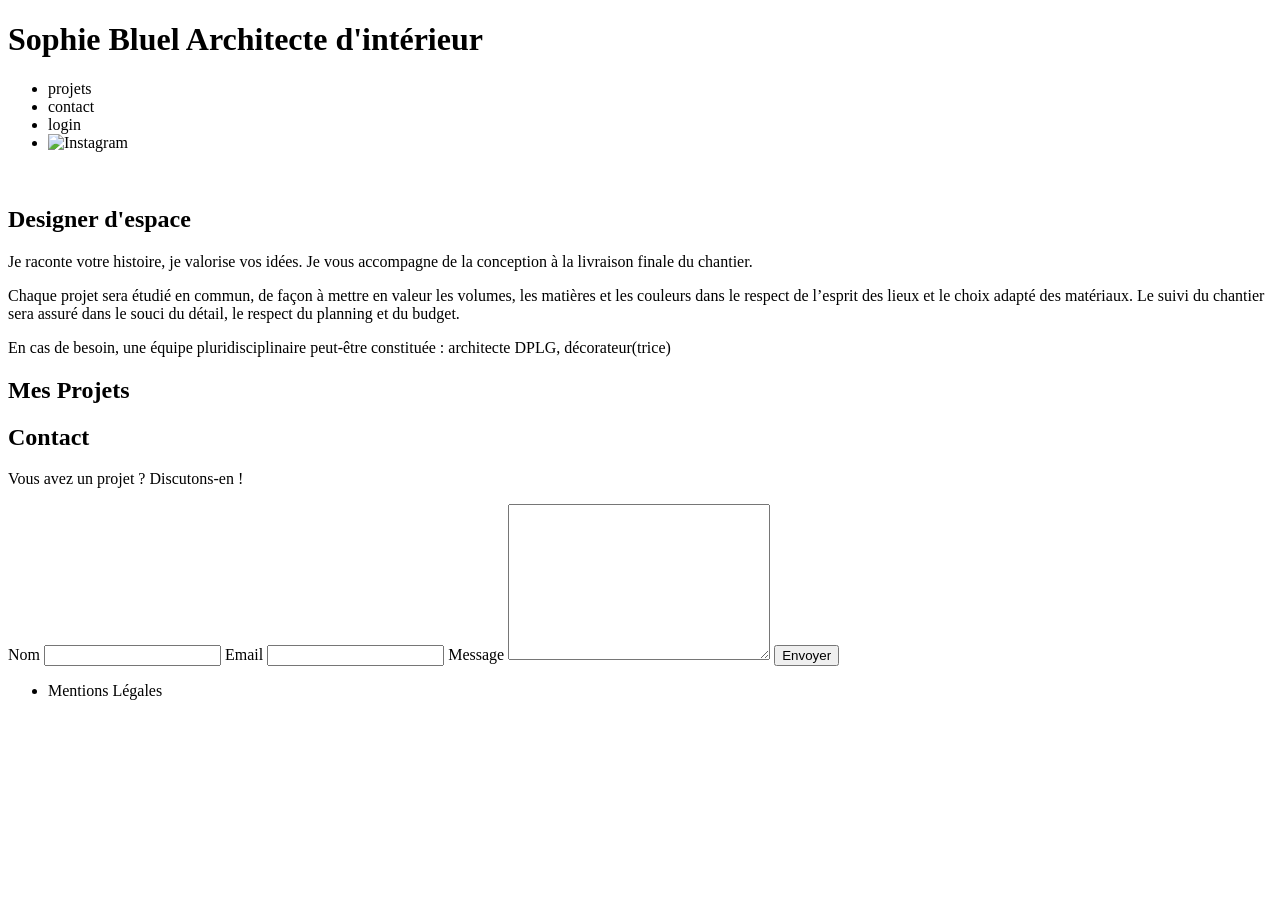
==== FrontEnd/index.html @ 356d71df "feat: display works" ====
<!DOCTYPE html>
<html lang="fr">
  <head>
    <meta charset="UTF-8" />
    <title>Sophie Bluel - Architecte d'intérieur</title>
    <meta name="viewport" content="width=device-width, initial-scale=1.0" />
    <link rel="preconnect" href="https://fonts.googleapis.com" />
    <link rel="preconnect" href="https://fonts.gstatic.com" crossorigin />
    <link
      href="https://fonts.googleapis.com/css2?family=Syne:wght@700;800&family=Work+Sans&display=swap"
      rel="stylesheet"
    />
    <meta name="description" content="" />
    <link rel="stylesheet" href="./assets/style.css" />
    <script type="module" src="./js/index.js" defer></script>
  </head>
  <body>
    <header>
      <h1>Sophie Bluel <span>Architecte d'intérieur</span></h1>
      <nav>
        <ul>
          <li>projets</li>
          <li>contact</li>
          <li>login</li>
          <li><img src="./assets/icons/instagram.png" alt="Instagram" /></li>
        </ul>
      </nav>
    </header>
    <main>
      <section id="introduction">
        <figure>
          <img src="./assets/images/sophie-bluel.png" alt="" />
        </figure>
        <article>
          <h2>Designer d'espace</h2>
          <p>
            Je raconte votre histoire, je valorise vos idées. Je vous accompagne
            de la conception à la livraison finale du chantier.
          </p>
          <p>
            Chaque projet sera étudié en commun, de façon à mettre en valeur les
            volumes, les matières et les couleurs dans le respect de l’esprit
            des lieux et le choix adapté des matériaux. Le suivi du chantier
            sera assuré dans le souci du détail, le respect du planning et du
            budget.
          </p>
          <p>
            En cas de besoin, une équipe pluridisciplinaire peut-être constituée
            : architecte DPLG, décorateur(trice)
          </p>
        </article>
      </section>
      <section id="portfolio">
        <h2>Mes Projets</h2>
        <div class="gallery"></div>
      </section>
      <section id="contact">
        <h2>Contact</h2>
        <p>Vous avez un projet ? Discutons-en !</p>
        <form action="#" method="post">
          <label for="name">Nom</label>
          <input type="text" name="name" id="name" />
          <label for="email">Email</label>
          <input type="email" name="email" id="email" />
          <label for="message">Message</label>
          <textarea name="message" id="message" cols="30" rows="10"></textarea>
          <input type="submit" value="Envoyer" />
        </form>
      </section>
    </main>

    <footer>
      <nav>
        <ul>
          <li>Mentions Légales</li>
        </ul>
      </nav>
    </footer>
  </body>
</html>
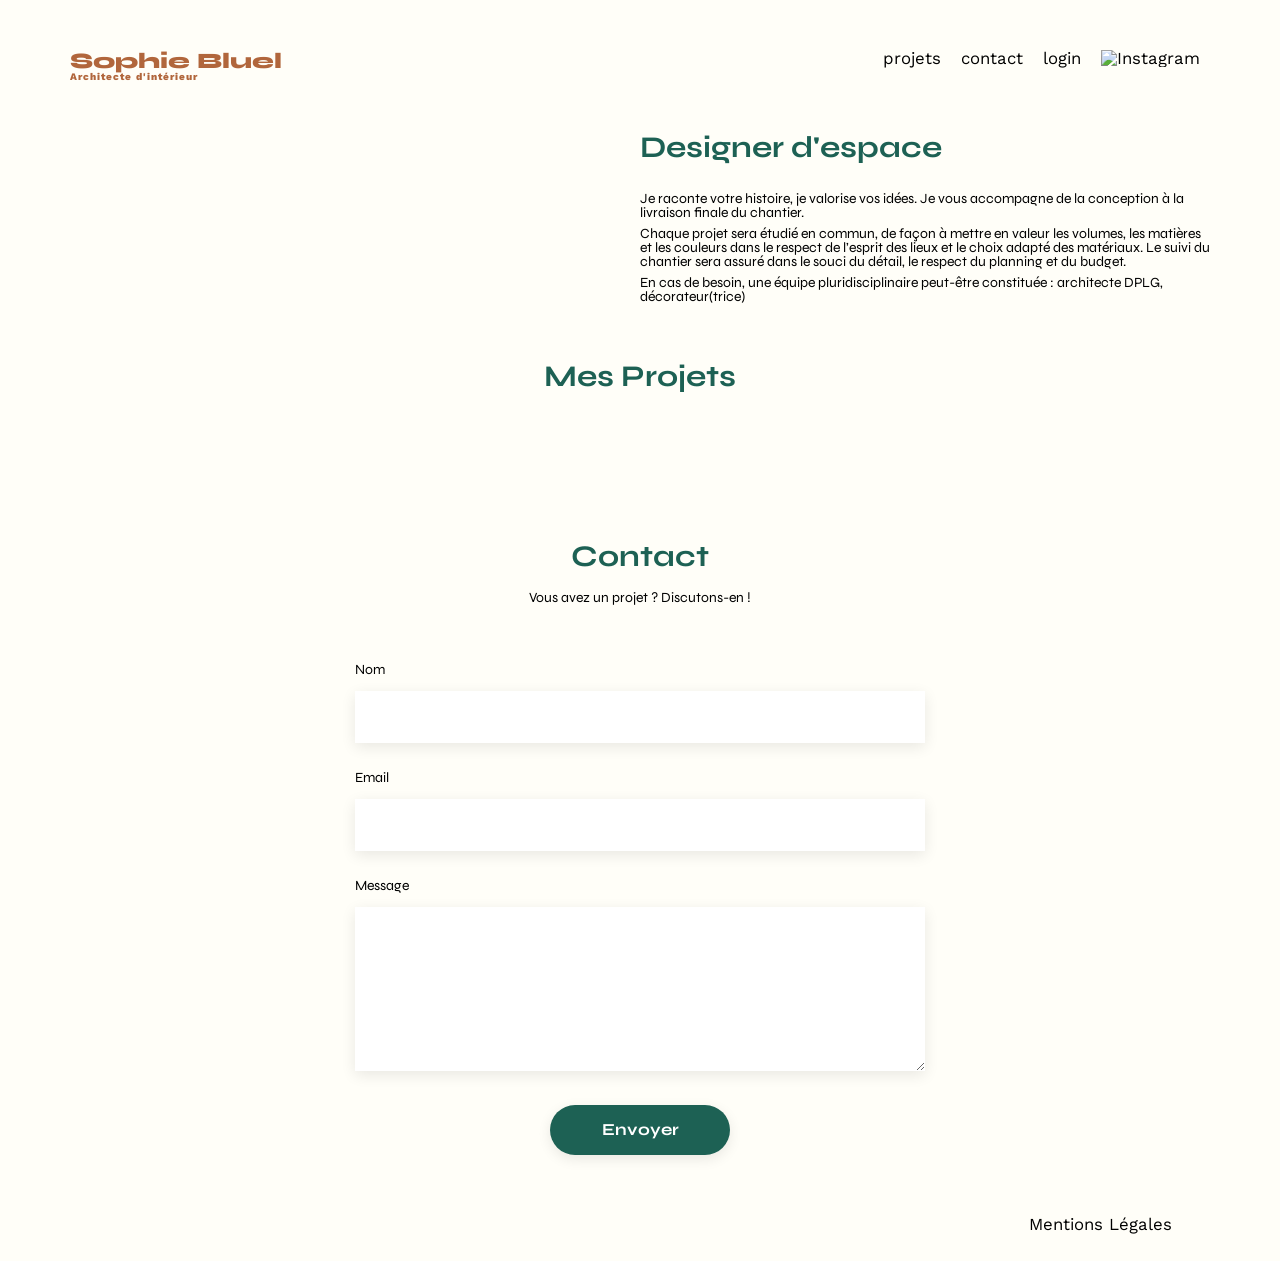
==== commit bd997064: "feat: add filters features" ====
--- a/FrontEnd/index.html
+++ b/FrontEnd/index.html
@@ -11,7 +11,7 @@
       rel="stylesheet"
     />
     <meta name="description" content="" />
-    <link rel="stylesheet" href="./assets/style.css" />
+    <link rel="stylesheet" href="./assets/styles/style.css" />
     <script type="module" src="./js/index.js" defer></script>
   </head>
   <body>
@@ -52,6 +52,7 @@
       </section>
       <section id="portfolio">
         <h2>Mes Projets</h2>
+        <div class="filters"></div>
         <div class="gallery"></div>
       </section>
       <section id="contact">
--- a/FrontEnd/assets/styles/style.css
+++ b/FrontEnd/assets/styles/style.css
@@ -0,0 +1,282 @@
+/* http://meyerweb.com/eric/tools/css/reset/
+   v2.0 | 20110126
+   License: none (public domain)
+*/
+
+@import url(filters.css);
+@import url(btn.css);
+
+/****** General ***********/
+* {
+  font-family: "Syne";
+}
+
+:root {
+  --main-color: #1d6154;
+  --secondary-color: #93532f;
+  --main-bg-color: #fffef8;
+}
+
+html {
+  background-color: var(--main-bg-color);
+}
+
+html,
+body,
+div,
+span,
+applet,
+object,
+iframe,
+h1,
+h2,
+h3,
+h4,
+h5,
+h6,
+p,
+blockquote,
+pre,
+a,
+abbr,
+acronym,
+address,
+big,
+cite,
+code,
+del,
+dfn,
+em,
+img,
+ins,
+kbd,
+q,
+s,
+samp,
+small,
+strike,
+strong,
+sub,
+sup,
+tt,
+var,
+b,
+u,
+i,
+center,
+dl,
+dt,
+dd,
+ol,
+ul,
+li,
+fieldset,
+form,
+label,
+legend,
+table,
+caption,
+tbody,
+tfoot,
+thead,
+tr,
+th,
+td,
+article,
+aside,
+canvas,
+details,
+embed,
+figure,
+figcaption,
+footer,
+header,
+hgroup,
+menu,
+nav,
+output,
+ruby,
+section,
+summary,
+time,
+mark,
+audio,
+video {
+  margin: 0;
+  padding: 0;
+  border: 0;
+  font-size: 100%;
+  font: inherit;
+  vertical-align: baseline;
+}
+/* HTML5 display-role reset for older browsers */
+article,
+aside,
+details,
+figcaption,
+figure,
+footer,
+header,
+hgroup,
+menu,
+nav,
+section {
+  display: block;
+}
+body {
+  line-height: 1;
+}
+ol,
+ul {
+  list-style: none;
+}
+blockquote,
+q {
+  quotes: none;
+}
+blockquote:before,
+blockquote:after,
+q:before,
+q:after {
+  content: "";
+  content: none;
+}
+table {
+  border-collapse: collapse;
+  border-spacing: 0;
+}
+/** end reset css**/
+body {
+  max-width: 1140px;
+  margin: auto;
+  font-family: "Work Sans";
+  font-size: 14px;
+}
+header {
+  display: flex;
+  justify-content: space-between;
+  margin: 50px 0;
+}
+section {
+  margin: 50px 0;
+}
+
+h1 {
+  display: flex;
+  flex-direction: column;
+  font-family: "Syne";
+  font-size: 22px;
+  font-weight: 800;
+  color: #b1663c;
+}
+
+h1 > span {
+  font-family: "Work Sans";
+  font-size: 10px;
+  letter-spacing: 0.1em;
+}
+
+h2 {
+  font-family: "Syne";
+  font-weight: 700;
+  font-size: 30px;
+  color: #1d6154;
+}
+nav ul {
+  display: flex;
+  align-items: center;
+  list-style-type: none;
+}
+nav li {
+  padding: 0 10px;
+  font-size: 1.2em;
+}
+
+li:hover {
+  color: #b1663c;
+}
+#introduction {
+  display: flex;
+  align-items: center;
+}
+#introduction figure {
+  flex: 1;
+}
+#introduction img {
+  display: block;
+  margin: auto;
+  width: 80%;
+}
+
+#introduction article {
+  flex: 1;
+}
+#introduction h2 {
+  margin-bottom: 1em;
+}
+
+#introduction p {
+  margin-bottom: 0.5em;
+}
+#portfolio h2 {
+  text-align: center;
+  margin-bottom: 1em;
+}
+.gallery {
+  width: 100%;
+  display: grid;
+  grid-template-columns: 1fr 1fr 1fr;
+  grid-column-gap: 20px;
+  grid-row-gap: 20px;
+}
+
+.gallery img {
+  width: 100%;
+}
+#contact {
+  width: 50%;
+  margin: auto;
+}
+#contact > * {
+  text-align: center;
+}
+#contact h2 {
+  margin-bottom: 20px;
+}
+#contact form {
+  text-align: left;
+  margin-top: 30px;
+  display: flex;
+  flex-direction: column;
+}
+
+#contact input {
+  height: 50px;
+  font-size: 1.2em;
+  border: none;
+  box-shadow: 0px 4px 14px rgba(0, 0, 0, 0.09);
+}
+#contact label {
+  margin: 2em 0 1em 0;
+}
+#contact textarea {
+  border: none;
+  box-shadow: 0px 4px 14px rgba(0, 0, 0, 0.09);
+}
+
+input[type="submit"] {
+  font-family: "Syne";
+  font-weight: 700;
+  color: white;
+  background-color: #1d6154;
+  margin: 2em auto;
+  width: 180px;
+  text-align: center;
+  border-radius: 60px;
+}
+
+footer nav ul {
+  display: flex;
+  justify-content: flex-end;
+  margin: 2em;
+}
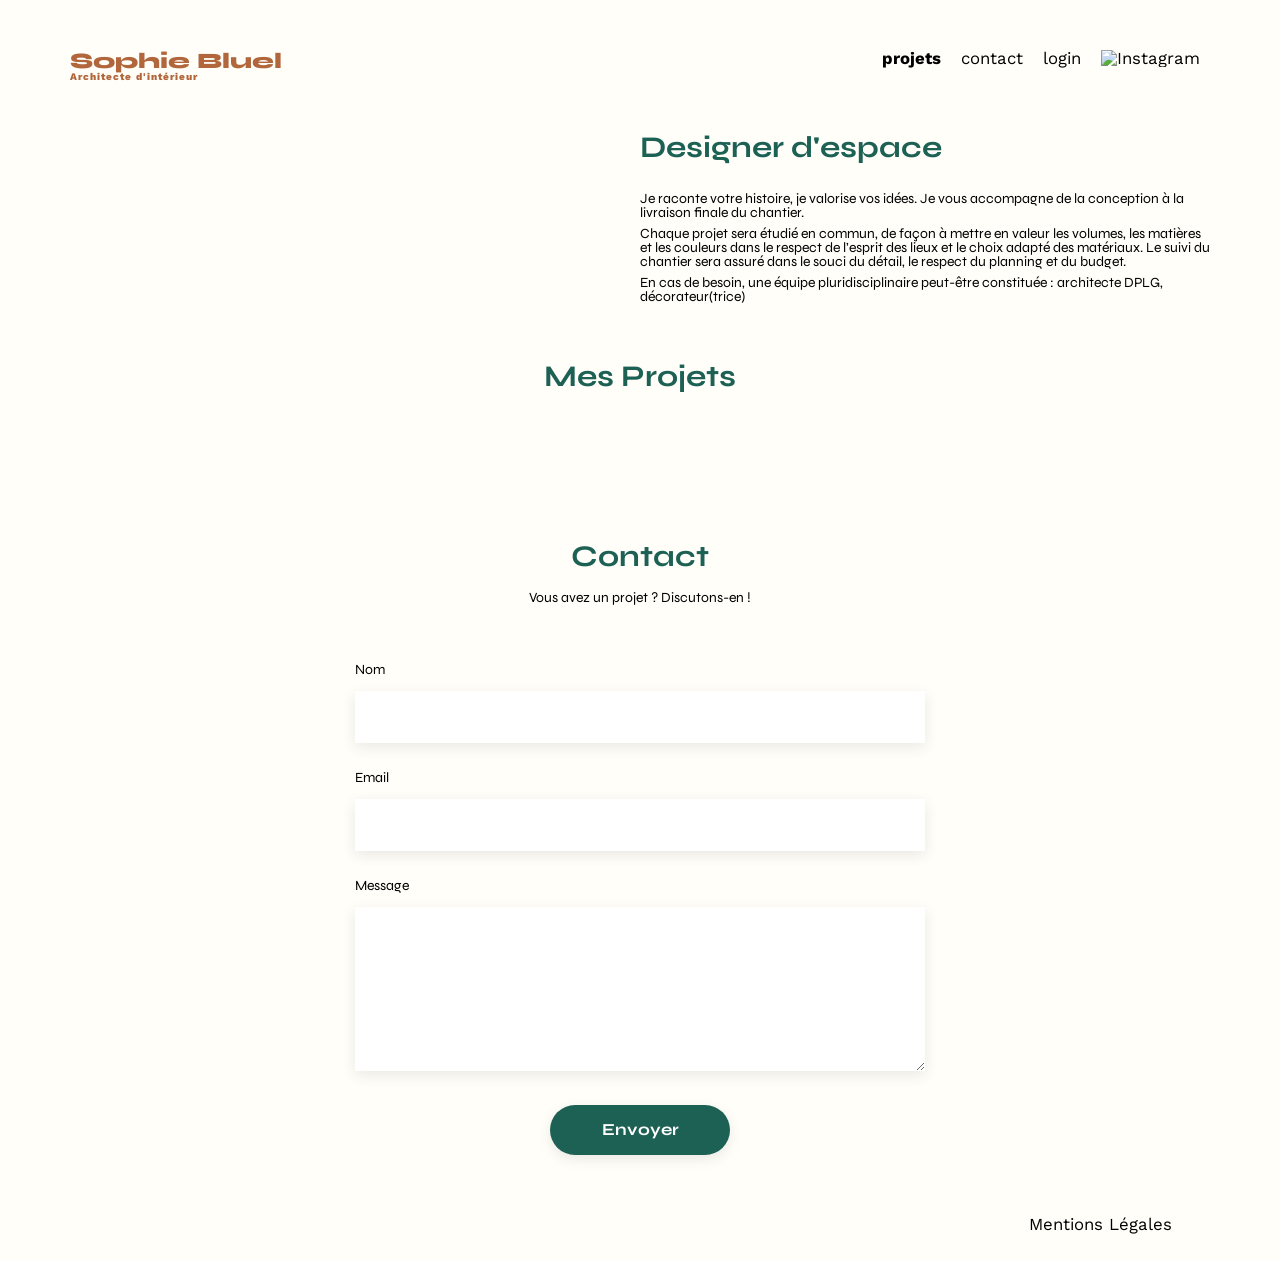
==== commit 51051f42: "feat: add login form" ====
--- a/FrontEnd/index.html
+++ b/FrontEnd/index.html
@@ -19,9 +19,9 @@
       <h1>Sophie Bluel <span>Architecte d'intérieur</span></h1>
       <nav>
         <ul>
-          <li>projets</li>
+          <li><a href="index.html">projets</a></li>
           <li>contact</li>
-          <li>login</li>
+          <li><a href="login.html">login</a></li>
           <li><img src="./assets/icons/instagram.png" alt="Instagram" /></li>
         </ul>
       </nav>
--- a/FrontEnd/assets/styles/style.css
+++ b/FrontEnd/assets/styles/style.css
@@ -5,6 +5,8 @@
 
 @import url(filters.css);
 @import url(btn.css);
+@import url(login.css);
+@import url(nav.css);
 
 /****** General ***********/
 * {
